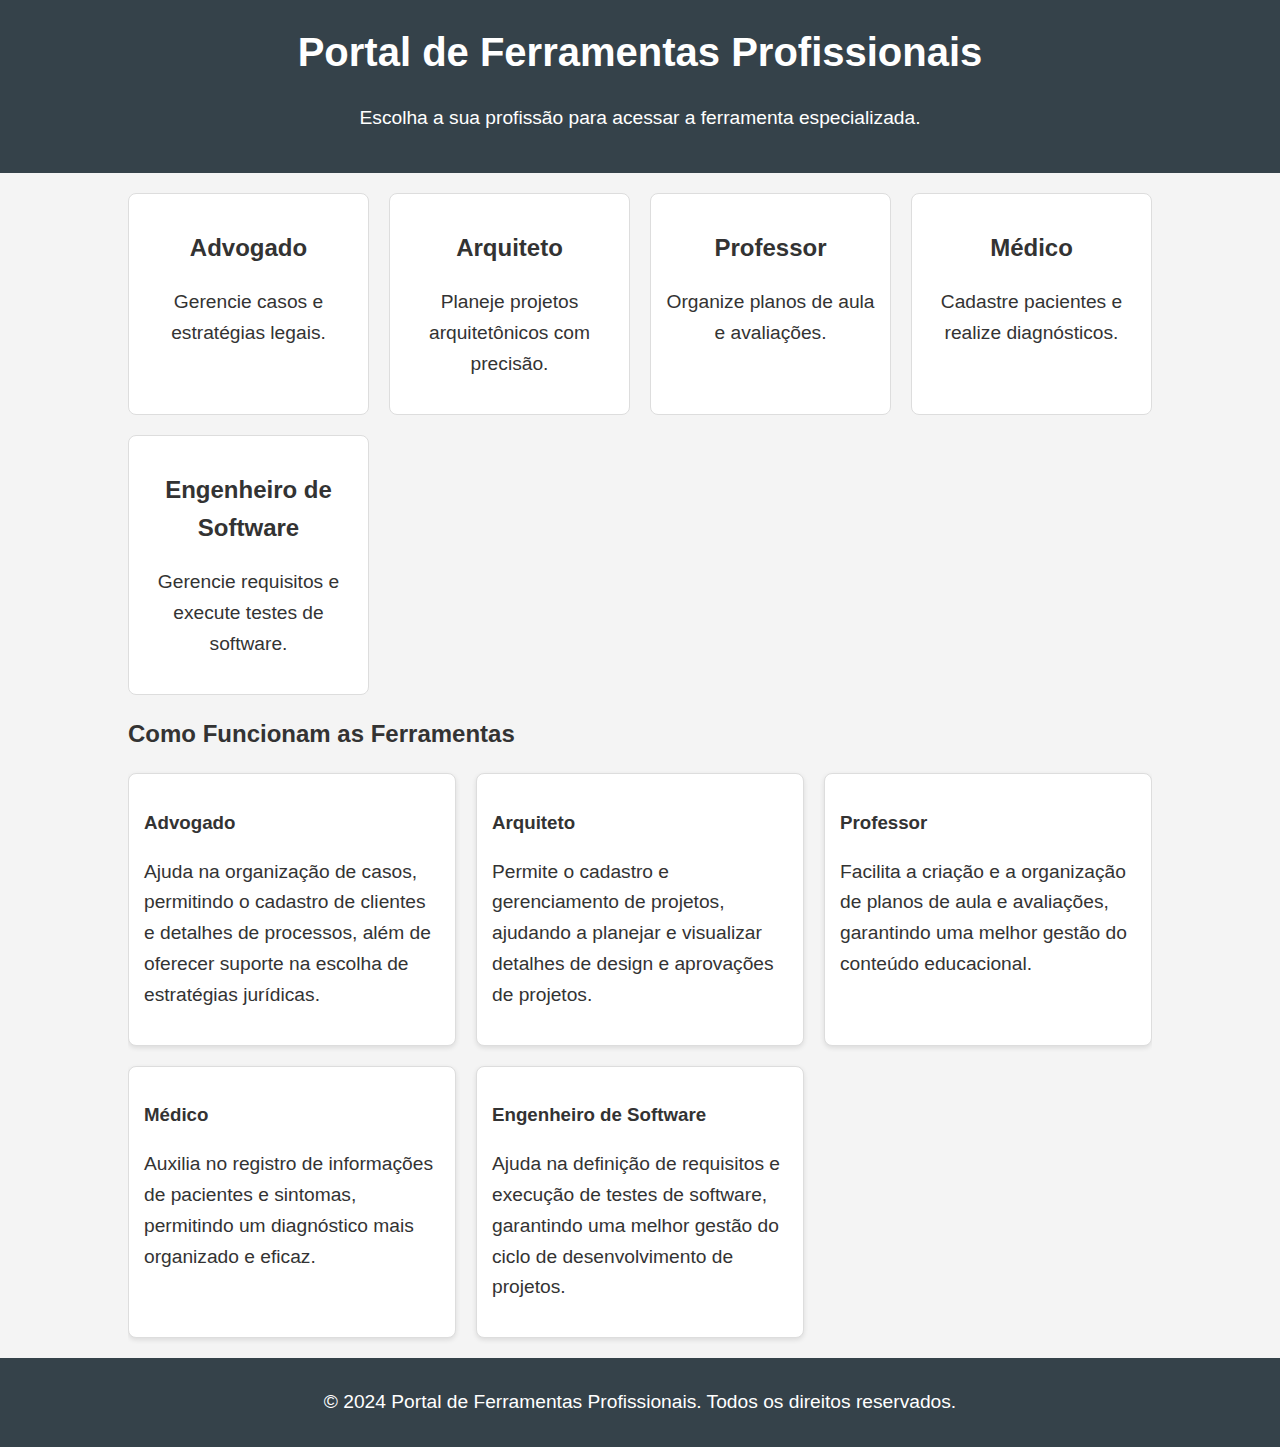
==== index.html @ db85d5d3 "." ====
<!DOCTYPE html>
<html lang="pt-BR">
<head>
  <meta charset="UTF-8">
    <meta name="viewport" content="width=device-width, initial-scale=1.0">
      <title>Portal de Ferramentas Profissionais</title>
        <link rel="stylesheet" href="styles.css">
        </head>
        <body>
          <header>
              <div class="container">
                    <h1>Portal de Ferramentas Profissionais</h1>
                          <p>Escolha a sua profissão para acessar a ferramenta especializada.</p>
                              </div>
                                </header>
                                  <main class="container">
                                      <section id="profession-links">
                                            <div class="link-grid">
                                                    <a href="advogado.html" class="profession-card">
                                                              <h2>Advogado</h2>
                                                                        <p>Gerencie casos e estratégias legais.</p>
                                                                                </a>
                                                                                        <a href="arquiteto.html" class="profession-card">
                                                                                                  <h2>Arquiteto</h2>
                                                                                                            <p>Planeje projetos arquitetônicos com precisão.</p>
                                                                                                                    </a>
                                                                                                                            <a href="professor.html" class="profession-card">
                                                                                                                                      <h2>Professor</h2>
                                                                                                                                                <p>Organize planos de aula e avaliações.</p>
                                                                                                                                                        </a>
                                                                                                                                                                <a href="medico.html" class="profession-card">
                                                                                                                                                                          <h2>Médico</h2>
                                                                                                                                                                                    <p>Cadastre pacientes e realize diagnósticos.</p>
                                                                                                                                                                                            </a>
                                                                                                                                                                                                    <a href="engenheiro.html" class="profession-card">
                                                                                                                                                                                                              <h2>Engenheiro de Software</h2>
                                                                                                                                                                                                                        <p>Gerencie requisitos e execute testes de software.</p>
                                                                                                                                                                                                                                </a>
                                                                                                                                                                                                                                      </div>
                                                                                                                                                                                                                                          </section>

                                                                                                                                                                                                                                              <section id="how-it-works">
                                                                                                                                                                                                                                                    <h2>Como Funcionam as Ferramentas</h2>
                                                                                                                                                                                                                                                          <div class="how-it-works-grid">
                                                                                                                                                                                                                                                                  <div class="how-card">
                                                                                                                                                                                                                                                                            <h3>Advogado</h3>
                                                                                                                                                                                                                                                                                      <p>Ajuda na organização de casos, permitindo o cadastro de clientes e detalhes de processos, além de oferecer suporte na escolha de estratégias jurídicas.</p>
                                                                                                                                                                                                                                                                                              </div>
                                                                                                                                                                                                                                                                                                      <div class="how-card">
                                                                                                                                                                                                                                                                                                                <h3>Arquiteto</h3>
                                                                                                                                                                                                                                                                                                                          <p>Permite o cadastro e gerenciamento de projetos, ajudando a planejar e visualizar detalhes de design e aprovações de projetos.</p>
                                                                                                                                                                                                                                                                                                                                  </div>
                                                                                                                                                                                                                                                                                                                                          <div class="how-card">
                                                                                                                                                                                                                                                                                                                                                    <h3>Professor</h3>
                                                                                                                                                                                                                                                                                                                                                              <p>Facilita a criação e a organização de planos de aula e avaliações, garantindo uma melhor gestão do conteúdo educacional.</p>
                                                                                                                                                                                                                                                                                                                                                                      </div>
                                                                                                                                                                                                                                                                                                                                                                              <div class="how-card">
                                                                                                                                                                                                                                                                                                                                                                                        <h3>Médico</h3>
                                                                                                                                                                                                                                                                                                                                                                                                  <p>Auxilia no registro de informações de pacientes e sintomas, permitindo um diagnóstico mais organizado e eficaz.</p>
                                                                                                                                                                                                                                                                                                                                                                                                          </div>
                                                                                                                                                                                                                                                                                                                                                                                                                  <div class="how-card">
                                                                                                                                                                                                                                                                                                                                                                                                                            <h3>Engenheiro de Software</h3>
                                                                                                                                                                                                                                                                                                                                                                                                                                      <p>Ajuda na definição de requisitos e execução de testes de software, garantindo uma melhor gestão do ciclo de desenvolvimento de projetos.</p>
                                                                                                                                                                                                                                                                                                                                                                                                                                              </div>
                                                                                                                                                                                                                                                                                                                                                                                                                                                    </div>
                                                                                                                                                                                                                                                                                                                                                                                                                                                        </section>
                                                                                                                                                                                                                                                                                                                                                                                                                                                          </main>
                                                                                                                                                                                                                                                                                                                                                                                                                                                            <footer>
                                                                                                                                                                                                                                                                                                                                                                                                                                                                <p>&copy; 2024 Portal de Ferramentas Profissionais. Todos os direitos reservados.</p>
                                                                                                                                                                                                                                                                                                                                                                                                                                                                  </footer>
                                                                                                                                                                                                                                                                                                                                                                                                                                                                    <script src="scripts/main.js"></script>
                                                                                                                                                                                                                                                                                                                                                                                                                                                                    </body>
                                                                                                                                                                                                                                                                                                                                                                                                                                                                    </html>
---- styles.css ----
/* styles.css */

body {
    font-family: Arial, sans-serif;
        line-height: 1.6;
            margin: 0;
                padding: 0;
                    background-color: #f4f4f4;
                        color: #333;
                        }

                        header {
                            background: #35424a;
                                color: #ffffff;
                                    padding: 20px 0;
                                        text-align: center;
                                        }

                                        h1 {
                                            margin: 0;
                                                font-size: 2.5em;
                                                }

                                                p {
                                                    font-size: 1.2em;
                                                    }

                                                    .container {
                                                        width: 80%;
                                                            margin: auto;
                                                                overflow: hidden;
                                                                }

                                                                #profession-links {
                                                                    margin: 20px 0;
                                                                    }

                                                                    .link-grid {
                                                                        display: grid;
                                                                            grid-template-columns: repeat(auto-fill, minmax(200px, 1fr));
                                                                                gap: 20px;
                                                                                }

                                                                                .profession-card {
                                                                                    background: #ffffff;
                                                                                        border: 1px solid #dddddd;
                                                                                            border-radius: 8px;
                                                                                                padding: 15px;
                                                                                                    text-align: center;
                                                                                                        transition: transform 0.3s;
                                                                                                            text-decoration: none;
                                                                                                                color: #333;
                                                                                                                }

                                                                                                                .profession-card:hover {
                                                                                                                    transform: scale(1.05);
                                                                                                                    }

                                                                                                                    #how-it-works {
                                                                                                                        margin: 20px 0;
                                                                                                                        }

                                                                                                                        .how-it-works-grid {
                                                                                                                            display: grid;
                                                                                                                                grid-template-columns: repeat(auto-fill, minmax(300px, 1fr));
                                                                                                                                    gap: 20px;
                                                                                                                                    }

                                                                                                                                    .how-card {
                                                                                                                                        background: #ffffff;
                                                                                                                                            border: 1px solid #dddddd;
                                                                                                                                                border-radius: 8px;
                                                                                                                                                    padding: 15px;
                                                                                                                                                        box-shadow: 0 2px 5px rgba(0, 0, 0, 0.1);
                                                                                                                                                        }

                                                                                                                                                        footer {
                                                                                                                                                            text-align: center;
                                                                                                                                                                padding: 10px 0;
                                                                                                                                                                    background: #35424a;
                                                                                                                                                                        color: #ffffff;
                                                                                                                                                                            position: relative;
                                                                                                                                                                                bottom: 0;
                                                                                                                                                                                    width: 100%;
                                                                                                                                                                                    }

                                                                                                                                                                                    /* Estilos específicos para as páginas de profissão */
                                                                                                                                                                                    table {
                                                                                                                                                                                        width: 100%;
                                                                                                                                                                                            border-collapse: collapse;
                                                                                                                                                                                                margin-top: 20px;
                                                                                                                                                                                                }

                                                                                                                                                                                                table, th, td {
                                                                                                                                                                                                    border: 1px solid #dddddd;
                                                                                                                                                                                                        padding: 10px;
                                                                                                                                                                                                        }

                                                                                                                                                                                                        th {
                                                                                                                                                                                                            background: #35424a;
                                                                                                                                                                                                                color: #ffffff;
                                                                                                                                                                                                                }

                                                                                                                                                                                                                td {
                                                                                                                                                                                                                    background: #ffffff;
                                                                                                                                                                                                                    }

                                                                                                                                                                                                                    /* Estilo para os formulários */
                                                                                                                                                                                                                    form {
                                                                                                                                                                                                                        margin: 20px 0;
                                                                                                                                                                                                                            padding: 20px;
                                                                                                                                                                                                                                background: #ffffff;
                                                                                                                                                                                                                                    border: 1px solid #dddddd;
                                                                                                                                                                                                                                        border-radius: 8px;
                                                                                                                                                                                                                                        }

                                                                                                                                                                                                                                        form input, form textarea {
                                                                                                                                                                                                                                            width: 100%;
                                                                                                                                                                                                                                                padding: 10px;
                                                                                                                                                                                                                                                    margin: 10px 0;
                                                                                                                                                                                                                                                        border: 1px solid #dddddd;
                                                                                                                                                                                                                                                            border-radius: 4px;
                                                                                                                                                                                                                                                            }

                                                                                                                                                                                                                                                            form button {
                                                                                                                                                                                                                                                                background: #35424a;
                                                                                                                                                                                                                                                                    color: #ffffff;
                                                                                                                                                                                                                                                                        padding: 10px 15px;
                                                                                                                                                                                                                                                                            border: none;
                                                                                                                                                                                                                                                                                border-radius: 4px;
                                                                                                                                                                                                                                                                                    cursor: pointer;
                                                                                                                                                                                                                                                                                        transition: background 0.3s;
                                                                                                                                                                                                                                                                                        }

                                                                                                                                                                                                                                                                                        form button:hover {
                                                                                                                                                                                                                                                                                            background: #1a1a1a;
                                                                                                                                                                                                                                                                                            }
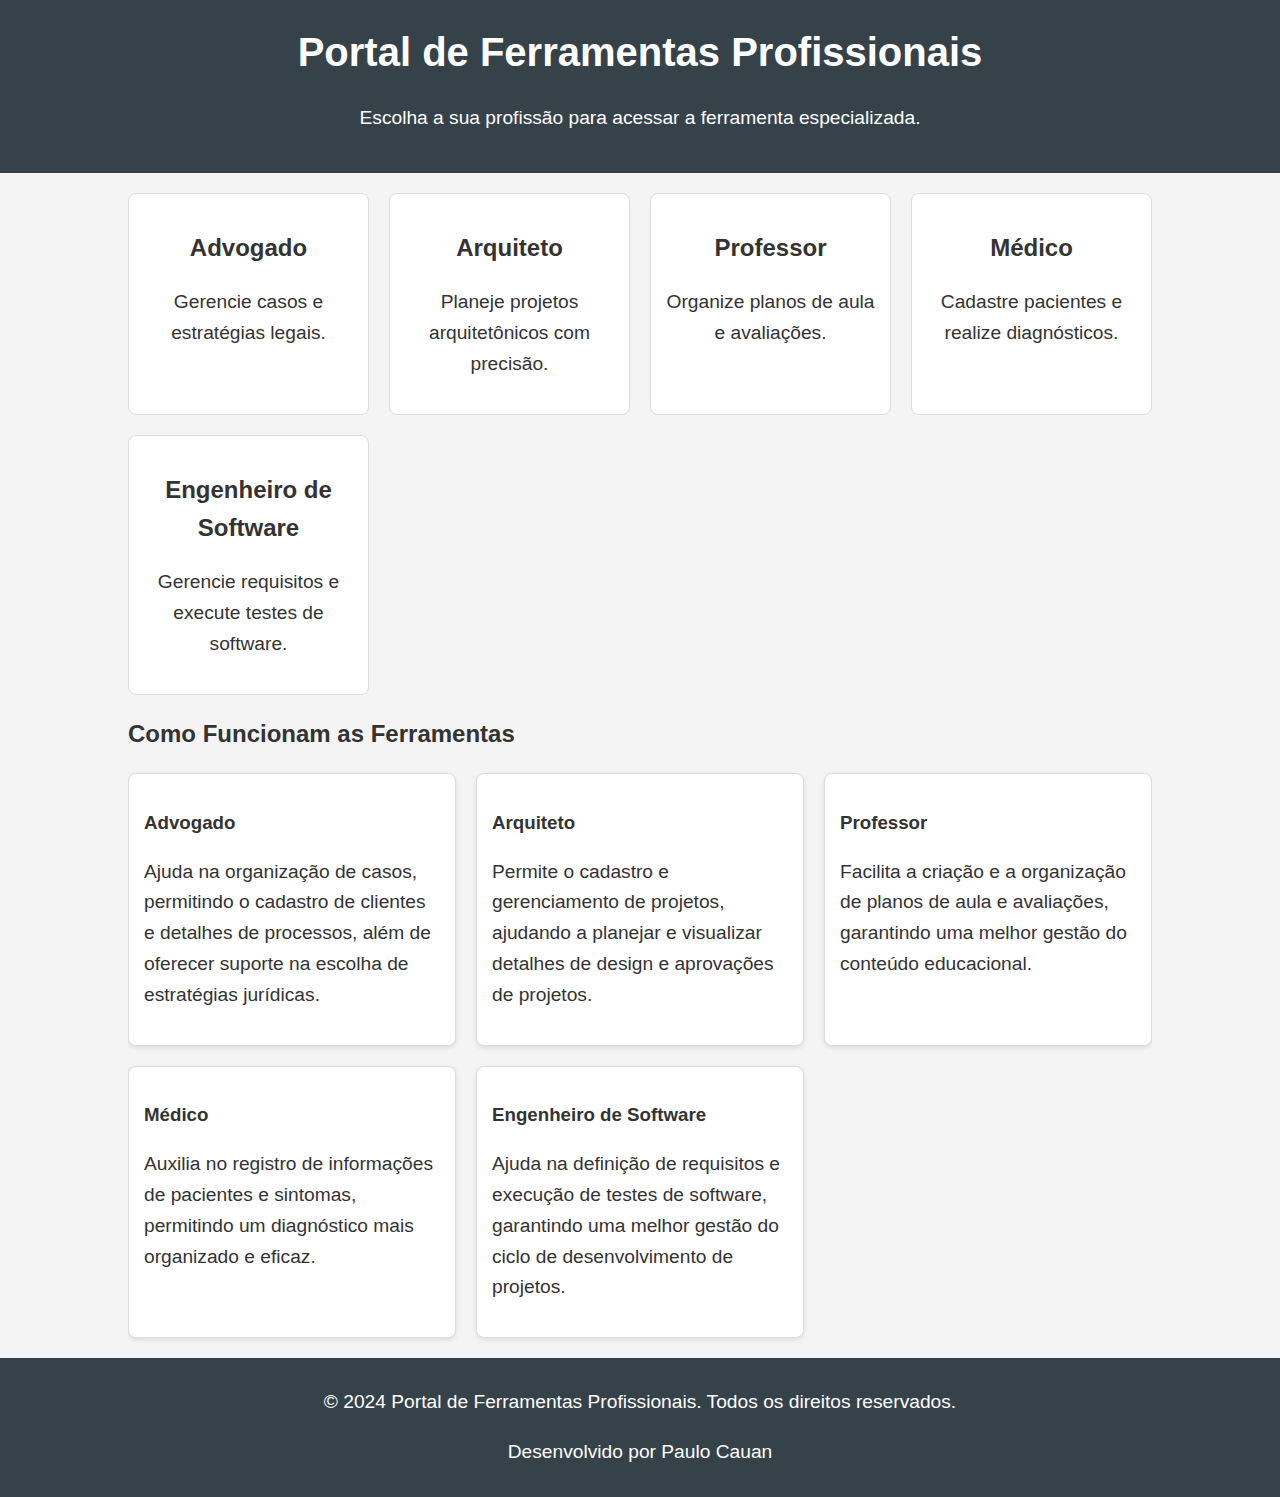
==== commit becf88b4: "Update index.html" ====
--- a/index.html
+++ b/index.html
@@ -66,8 +66,9 @@
                                                                                                                                                                                                                                                                                                                                                                                                                                                         </section>
                                                                                                                                                                                                                                                                                                                                                                                                                                                           </main>
                                                                                                                                                                                                                                                                                                                                                                                                                                                             <footer>
-                                                                                                                                                                                                                                                                                                                                                                                                                                                                <p>&copy; 2024 Portal de Ferramentas Profissionais. Todos os direitos reservados.</p>
-                                                                                                                                                                                                                                                                                                                                                                                                                                                                  </footer>
+  <p>&copy; 2024 Portal de Ferramentas Profissionais. Todos os direitos reservados.</p>
+  <p>Desenvolvido por Paulo Cauan</p>
+                                                                                                                                                                                                                                                                                                                                                                                                                                                            </footer>
                                                                                                                                                                                                                                                                                                                                                                                                                                                                     <script src="scripts/main.js"></script>
                                                                                                                                                                                                                                                                                                                                                                                                                                                                     </body>
-                                                                                                                                                                                                                                                                                                                                                                                                                                                                    </html>+                                                                                                                                                                                                                                                                                                                                                                                                                                                                    </html>
